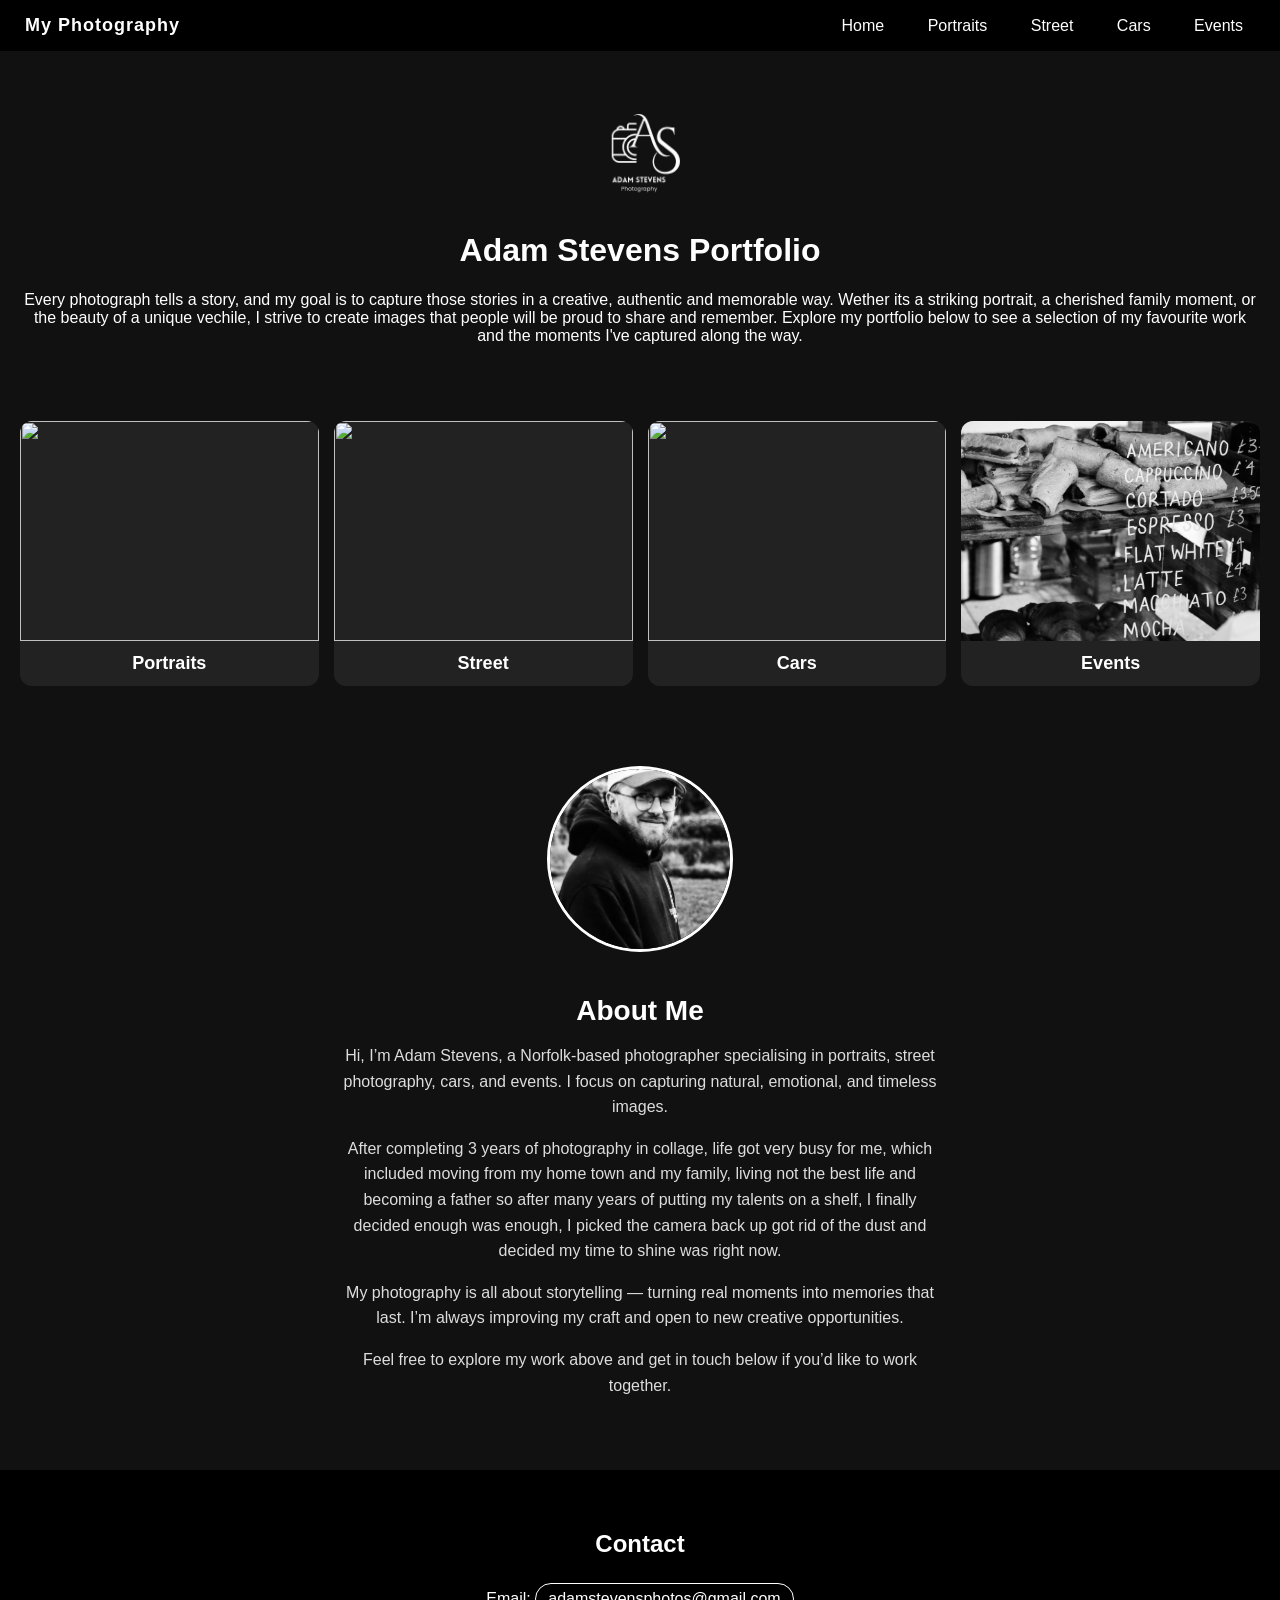
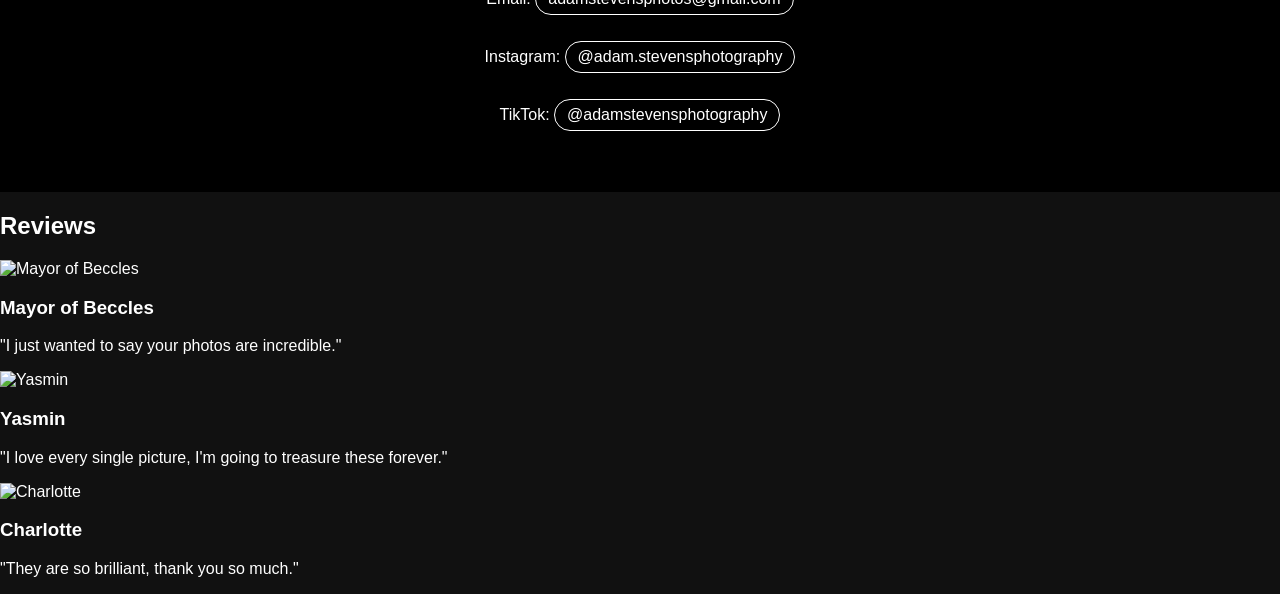
==== index.html @ 1d3c0cca "Update index.html" ====
<meta name="viewport" content="width=device-width, initial-scale=1.0">
<!DOCTYPE html>
<html>
<head>
  <title>Adam Stevens Portfolio</title>
  <link rel="stylesheet" href="style.css">
</head>

<body>

  <nav class="navbar">
  <div class="nav-logo">My Photography</div>

  <div class="nav-links">
    <a href="index.html">Home</a>
    <a href="portraits.html">Portraits</a>
    <a href="street.html">Street</a>
    <a href="cars.html">Cars</a>
    <a href="events.html">Events</a>
  </div>
</nav>

  <header class="site-header">

  <img src="images/logo1.png" class="logo" alt="Adam Stevens Photography Logo">

  <h1>Adam Stevens Portfolio</h1>
    <p>Every photograph tells a story, and my goal is to capture those stories
      in a creative, authentic and memorable way. Wether its a striking portrait,
      a cherished family moment, or the beauty of a unique vechile, I strive
      to create images that people will be proud to share and remember.
      Explore my portfolio below to see a selection of my favourite work and
      the moments I've captured along the way.</p>
    
  </header>

  <section class="gallery" id="gallery">

  <a href="portraits.html" class="card">
    <img src="images/portraitcover.jpg">
    <h2>Portraits</h2>
  </a>

  <a href="street.html" class="card">
    <img src="images/streetcover2.jpg">
    <h2>Street</h2>
  </a>

  <a href="cars.html" class="card">
    <img src="images/carcover.jpg">
    <h2>Cars</h2>
  </a>

    <a href="events.html" class="card">
    <img src="images/eventcover.jpg">
    <h2>Events</h2>
  </a>
</section>

  <section class="about">
  <div class="about-container">

    <img src="images/aboutme.jpg" alt="Adam Stevens" class="about-img">

    <div class="about-text">
      <h2>About Me</h2>

      <p>
        Hi, I’m Adam Stevens, a Norfolk-based photographer specialising in portraits,
        street photography, cars, and events. I focus on capturing natural,
        emotional, and timeless images.
      </p>

      <p>
        After completing 3 years of photography in collage, life got very busy for me,
        which included moving from my home town and my family, living not the best life
        and becoming a father so after many years of putting my talents on a shelf,
        I finally decided enough was enough, I picked the camera back up got rid of the dust
        and decided my time to shine was right now.

      <p>
        My photography is all about storytelling — turning real moments into
        memories that last. I’m always improving my craft and open to new
        creative opportunities.
      </p>

      <p>
        Feel free to explore my work above and get in touch below if you’d like to work together.
      </p>

    </div>

  </div>
</section>

  <footer>
    <h2>Contact</h2>
    <p>
  Email: 
  <a href="mailto:adamstevensphotos@gmail.com">adamstevensphotos@gmail.com</a>
</p>
    <p>
  Instagram: 
  <a href="https://www.instagram.com/adam.stevensphotography?igsh=MTlpN2oweW94YnM4Ng==" target="_blank">
    @adam.stevensphotography
  </a>
</p>

<p>
  TikTok: 
  <a href="https://www.tiktok.com/@adamstevensphotography?_r=1&_t=ZN-96sh9eueI7S" target="_blank">
    @adamstevensphotography
  </a>
</p>
  </footer>

  <section class="reviews">

  <h2>Reviews</h2>

  <div class="review-card">

    <img src="images/mayor.jpg" alt="Mayor of Beccles">

    <div class="review-text">
      <h3>Mayor of Beccles</h3>
      <p>"I just wanted to say your photos are incredible."</p>
    </div>

  </div>

  <div class="review-card">

    <img src="images/yasmin.jpg" alt="Yasmin">

    <div class="review-text">
      <h3>Yasmin</h3>
      <p>"I love every single picture, I'm going to treasure these forever."</p>
    </div>

  </div>

  <div class="review-card">

    <img src="images/charlotte.jpg" alt="Charlotte">

    <div class="review-text">
      <h3>Charlotte</h3>
      <p>"They are so brilliant, thank you so much."</p>
    </div>

  </div>

</section>

</body>
</html>
---- style.css ----
body {
  font-family: "Calligrapher", Arial, sans-serif;
  margin: 0;
  background: #111;
  color: white;
}

footer a {
  display: inline-block;
  margin: 5px 0;
  padding: 6px 12px;
  border: 1px solid white;
  border-radius: 20px;
  text-decoration: none;
  color: white;
  transition: 0.3s ease;
}

footer a:hover {
  background: white;
  color: black;
}

.navbar {
  display: flex;
  justify-content: space-between;
  align-items: center;
  padding: 15px 25px;
  background: #000;
  position: sticky;
  top: 0;
  z-index: 1000;
}

.nav-logo {
  font-size: 18px;
  font-weight: bold;
  letter-spacing: 1px;
}

.nav-links a {
  color: white;
  text-decoration: none;
  margin-left: 15px;
  padding: 8px 12px;
  border-radius: 20px;
  transition: 0.3s ease;
}

.nav-links a:hover {
  background: white;
  color: black;
}

header {
  position: relative;
  text-align: center;
  padding: 40px;
}

.site-header {
  text-align: center;
  padding: 40px 20px;
}

.logo {
  width: 120px;
  max-width: 40%;
  height: auto;
  display: block;
  margin: 0 auto 15px auto;
}

.gallery {
  display: grid;
  grid-template-columns: repeat(auto-fit, minmax(250px, 1fr));
  gap: 15px;
  padding: 20px;
}

.car-gallery img {
  width: 20%;
  border-radius: 7px;
  display: inline-block;
  margin-right: 10px auto;
}

.street-gallery img {
  width: 20%;
  border-radius: 7px;
  display: inline-block;
  margin-right: 10px auto;
}

.portrait-gallery img {
  width: 20%;
  border-radius: 7px;
  display: inline-block;
  margin-right: 10px auto;
}

.event-gallery img {
  width: 20%;
  border-radius: 7px;
  display: inline-block;
  margin-right: 10px auto;
}

.card {
  background: #222;
  border-radius: 12px;
  overflow: hidden;
  text-decoration: none;
  color: white;
  transition: transform 0.3s ease, box-shadow 0.3s ease;
}

.card img {
  width: 100%;
  height: 220px;
  object-fit: cover;
  display: block;
}

.card h2 {
  margin: 0;
  padding: 12px;
  text-align: center;
  font-size: 18px;
}

.card:hover {
  transform: translateY(-6px);
  box-shadow: 0 10px 25px rgba(0,0,0,0.6);
}

footer {
  text-align: center;
  padding: 40px;
  background: #000;
}

.about {
  padding: 60px 20px;
  background: #111;
}

.about-container {
  display: flex;
  flex-direction: column;
  align-items: center;
  text-align: center;
  gap: 20px;
  max-width: 800px;
  margin: auto;
}

.about-img {
  width: 180px;
  height: 180px;
  object-fit: cover;
  border-radius: 50%;
  border: 3px solid white;
  display: block;
  margin: 0 auto;
}

.about-text {
  max-width: 600px;
}

.about-text h2 {
  font-size: 28px;
  margin-bottom: 15px;
}

.about-text p {
  line-height: 1.6;
  margin-bottom: 12px;
  color: #ddd;
}

@media (max-width: 768px) {

  .site-header {
  padding: 25px 15px;
}

.logo {
  width: 90px;
  margin-bottom: 10px;
}

  /* NAVBAR */
  .navbar {
    flex-direction: column;
    text-align: center;
    gap: 10px;
  }

  .nav-links a {
    display: inline-block;
    margin: 5px;
  }

  /* HEADER TEXT */
  header {
    padding: 25px 15px;
  }

  header h1 {
    font-size: 22px;
  }

  header p {
    font-size: 14px;
  }

  /* GALLERY CARDS */
  .gallery {
    grid-template-columns: 1fr;
  }

  .card img {
    height: 180px;
  }

  /* ABOUT SECTION */
  .about-container {
    flex-direction: column;
    text-align: center;
  }

  .about-img {
    width: 140px;
    height: 140px;
  }

  /* FOOTER */
  footer {
    padding: 25px 15px;
    font-size: 14px;
  }
}
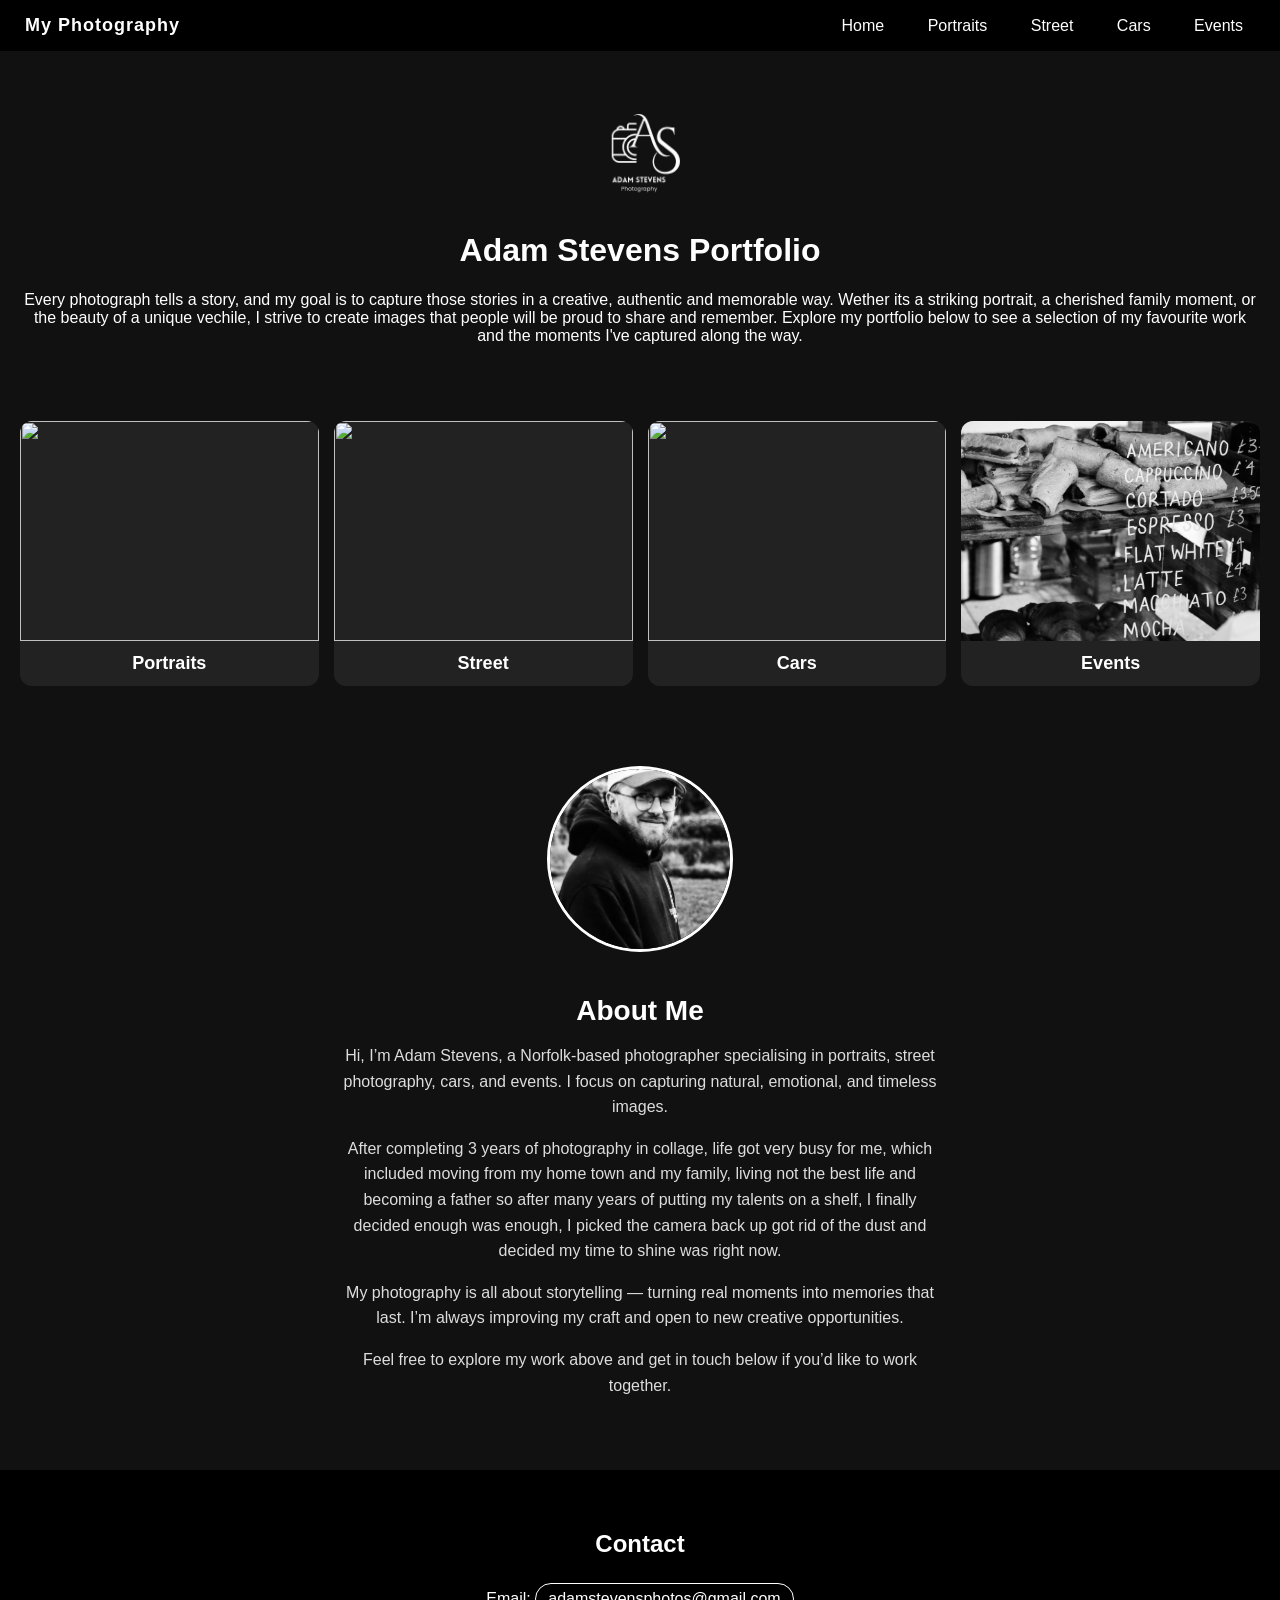
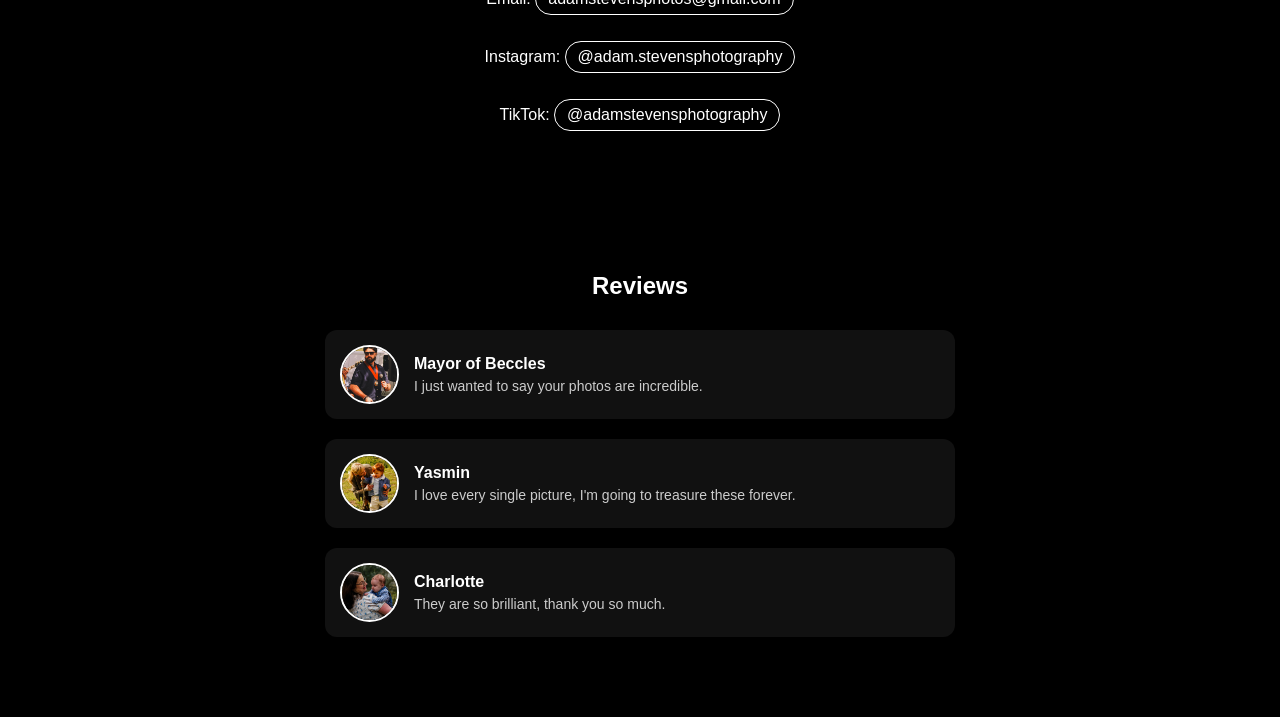
==== commit 59a88c6b: "Update index.html" ====
--- a/index.html
+++ b/index.html
@@ -124,7 +124,7 @@
 
     <div class="review-text">
       <h3>Mayor of Beccles</h3>
-      <p>"I just wanted to say your photos are incredible."</p>
+      <p>I just wanted to say your photos are incredible.</p>
     </div>
 
   </div>
@@ -135,7 +135,7 @@
 
     <div class="review-text">
       <h3>Yasmin</h3>
-      <p>"I love every single picture, I'm going to treasure these forever."</p>
+      <p>I love every single picture, I'm going to treasure these forever.</p>
     </div>
 
   </div>
@@ -146,7 +146,7 @@
 
     <div class="review-text">
       <h3>Charlotte</h3>
-      <p>"They are so brilliant, thank you so much."</p>
+      <p>They are so brilliant, thank you so much.</p>
     </div>
 
   </div>
--- a/style.css
+++ b/style.css
@@ -3,6 +3,53 @@
   margin: 0;
   background: #111;
   color: white;
+}
+
+.reviews {
+  padding: 60px 20px;
+  background: #000;
+  text-align: center;
+}
+
+.reviews h2 {
+  margin-bottom: 30px;
+}
+
+.review-card {
+  display: flex;
+  align-items: center;
+  gap: 15px;
+  max-width: 600px;
+  margin: 20px auto;
+  background: #111;
+  padding: 15px;
+  border-radius: 12px;
+  text-align: left;
+  transition: 0.3s ease;
+}
+
+.review-card:hover {
+  transform: translateY(-3px);
+}
+
+.review-card img {
+  width: 55px;
+  height: 55px;
+  border-radius: 50%;
+  object-fit: cover;
+  border: 2px solid white;
+  flex-shrink: 0;
+}
+
+.review-text h3 {
+  margin: 0;
+  font-size: 16px;
+}
+
+.review-text p {
+  margin: 5px 0 0;
+  font-size: 14px;
+  color: #ccc;
 }
 
 footer a {
@@ -182,6 +229,15 @@
 
 @media (max-width: 768px) {
 
+  .review-card {
+  flex-direction: column;
+  text-align: center;
+}
+
+.review-card img {
+  margin-bottom: 10px;
+}
+
   .site-header {
   padding: 25px 15px;
 }
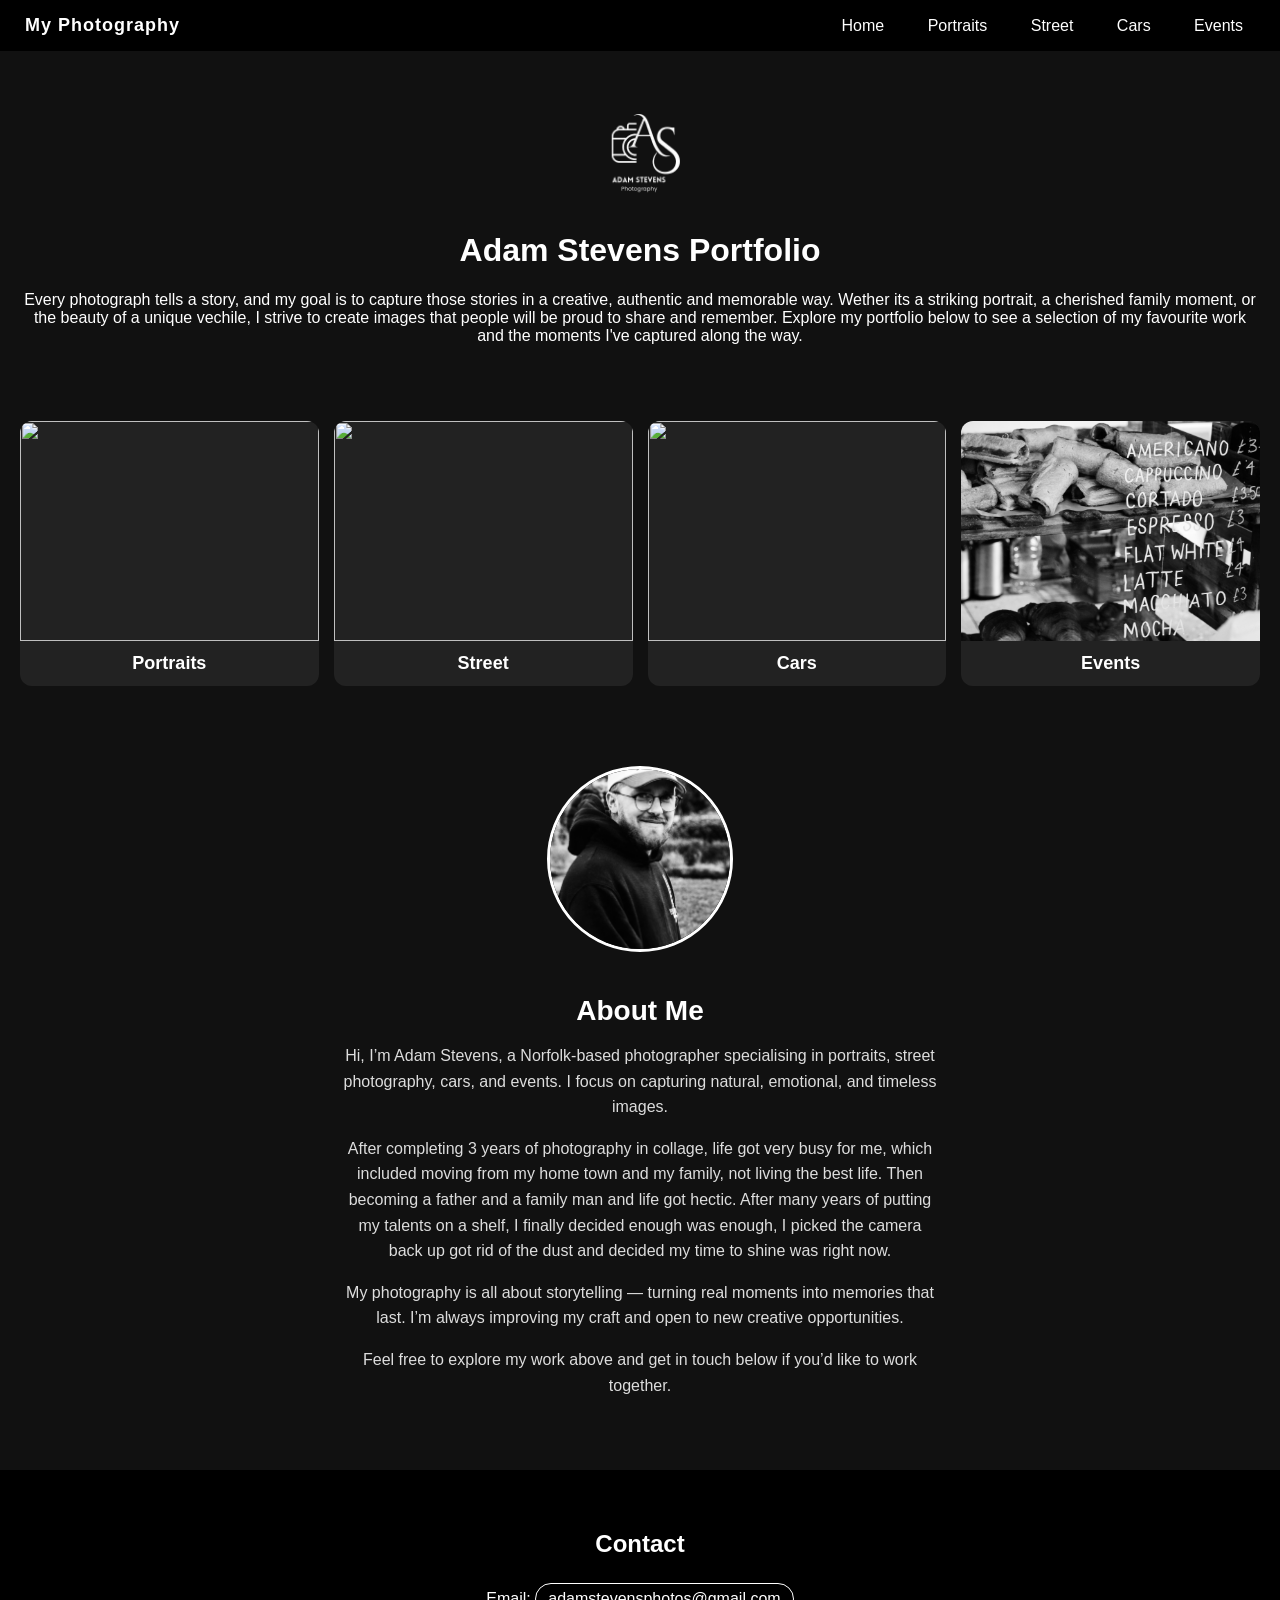
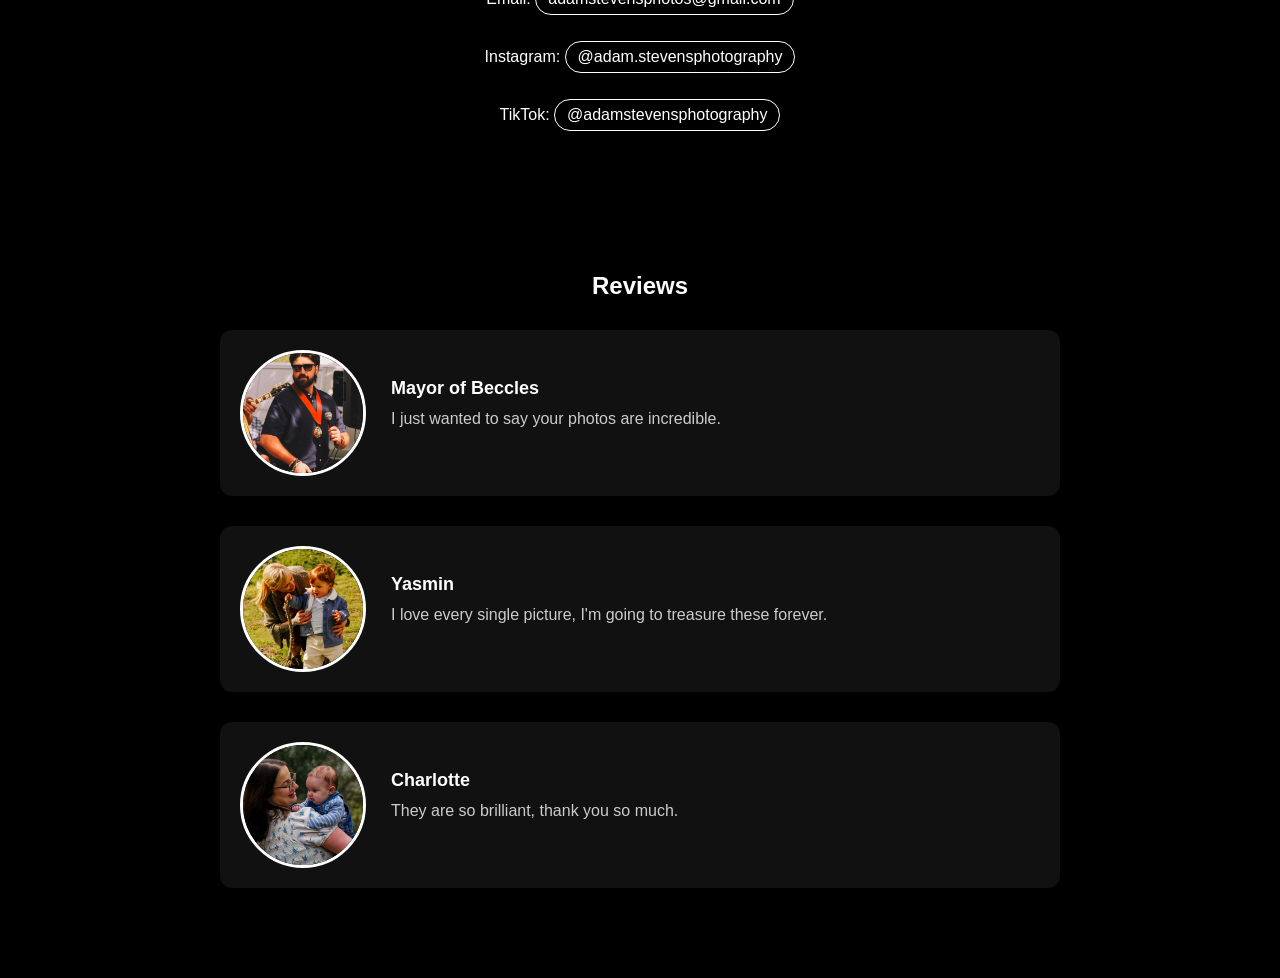
==== commit ba2c473f: "Update index.html" ====
--- a/index.html
+++ b/index.html
@@ -73,8 +73,9 @@
 
       <p>
         After completing 3 years of photography in collage, life got very busy for me,
-        which included moving from my home town and my family, living not the best life
-        and becoming a father so after many years of putting my talents on a shelf,
+        which included moving from my home town and my family, not living the best life.
+        Then becoming a father and a family man and life got hectic.
+        After many years of putting my talents on a shelf,
         I finally decided enough was enough, I picked the camera back up got rid of the dust
         and decided my time to shine was right now.
 
--- a/style.css
+++ b/style.css
@@ -11,45 +11,36 @@
   text-align: center;
 }
 
-.reviews h2 {
-  margin-bottom: 30px;
-}
-
 .review-card {
   display: flex;
   align-items: center;
-  gap: 15px;
-  max-width: 600px;
-  margin: 20px auto;
+  gap: 25px;
+  max-width: 800px;
+  margin: 30px auto;
   background: #111;
-  padding: 15px;
+  padding: 20px;
   border-radius: 12px;
   text-align: left;
-  transition: 0.3s ease;
-}
-
-.review-card:hover {
-  transform: translateY(-3px);
 }
 
 .review-card img {
-  width: 55px;
-  height: 55px;
+  width: 120px;
+  height: 120px;
   border-radius: 50%;
   object-fit: cover;
-  border: 2px solid white;
+  border: 3px solid white;
   flex-shrink: 0;
 }
 
 .review-text h3 {
   margin: 0;
-  font-size: 16px;
+  font-size: 18px;
 }
 
 .review-text p {
-  margin: 5px 0 0;
-  font-size: 14px;
+  margin-top: 8px;
   color: #ccc;
+  line-height: 1.5;
 }
 
 footer a {
@@ -236,6 +227,18 @@
 
 .review-card img {
   margin-bottom: 10px;
+}.review-card {
+  flex-direction: column;
+  text-align: center;
+}
+
+.review-card img {
+  width: 140px;
+  height: 140px;
+}
+
+.review-text {
+  text-align: center;
 }
 
   .site-header {
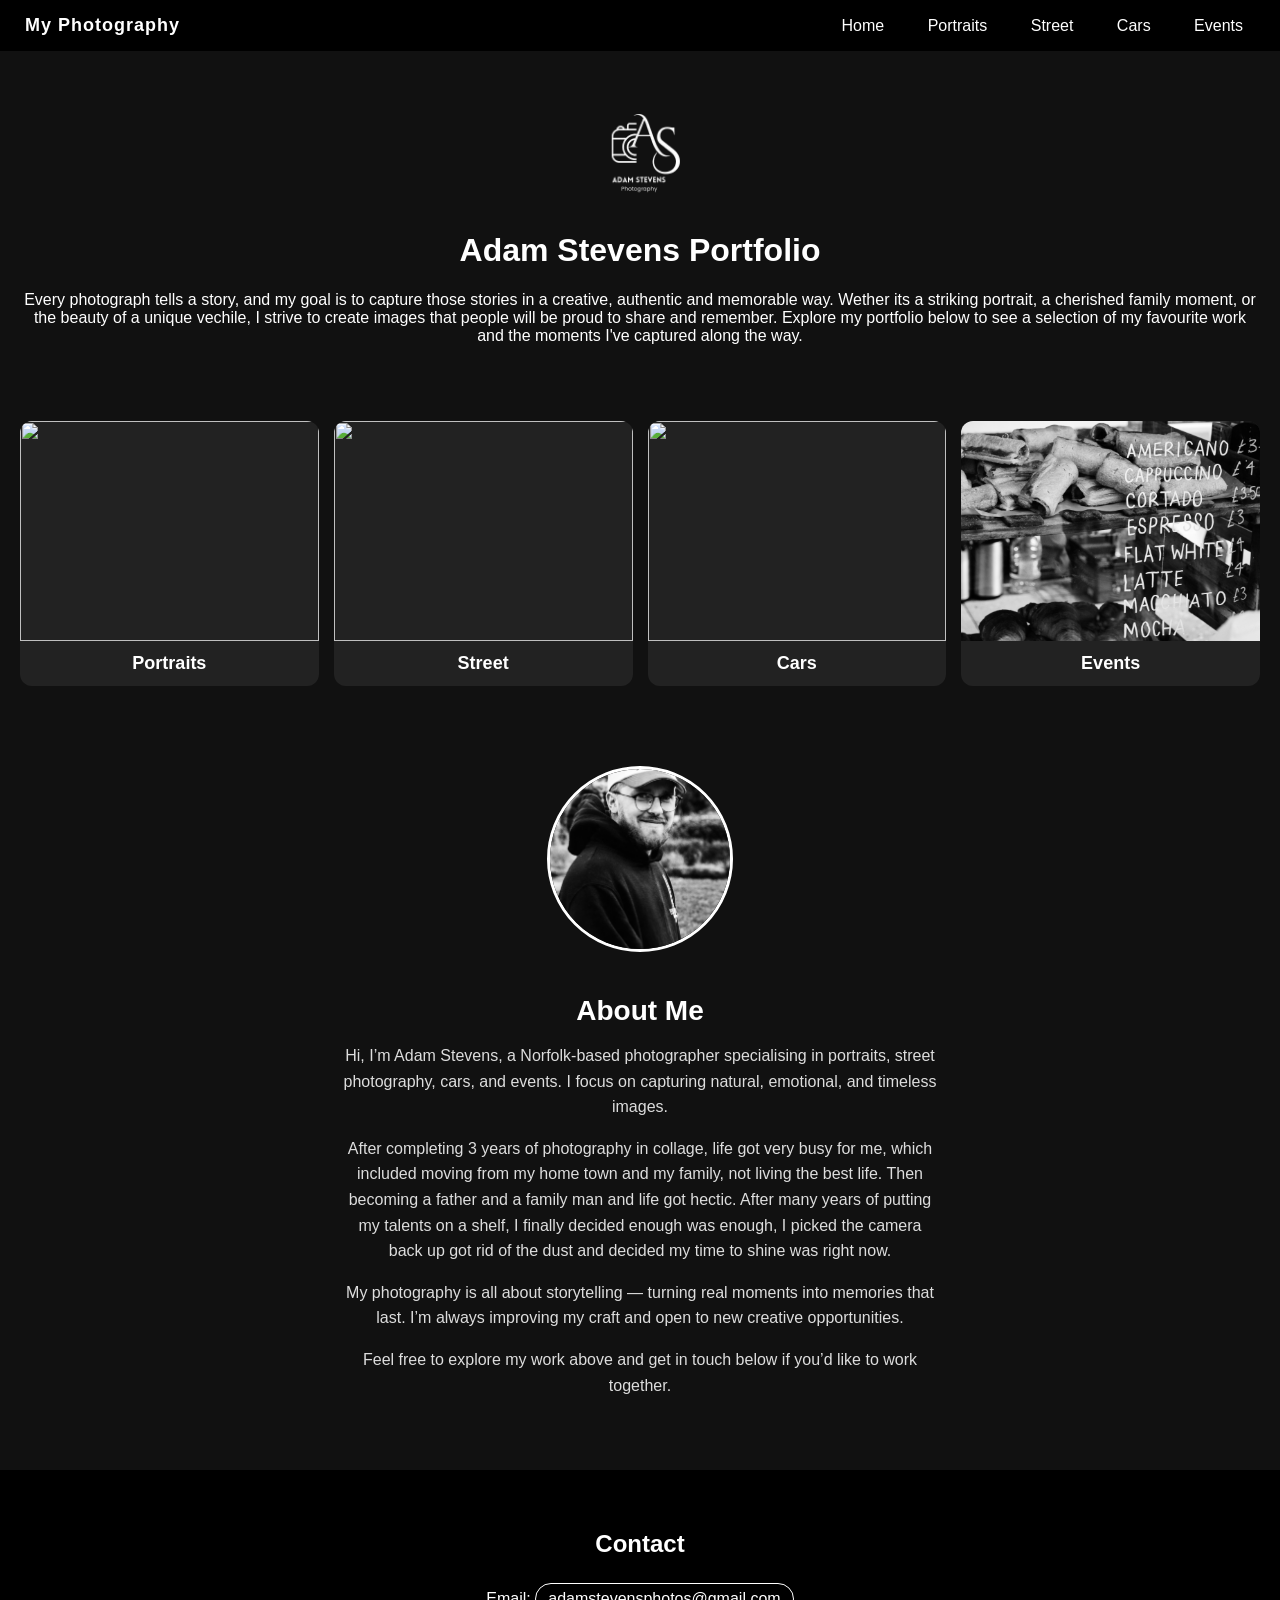
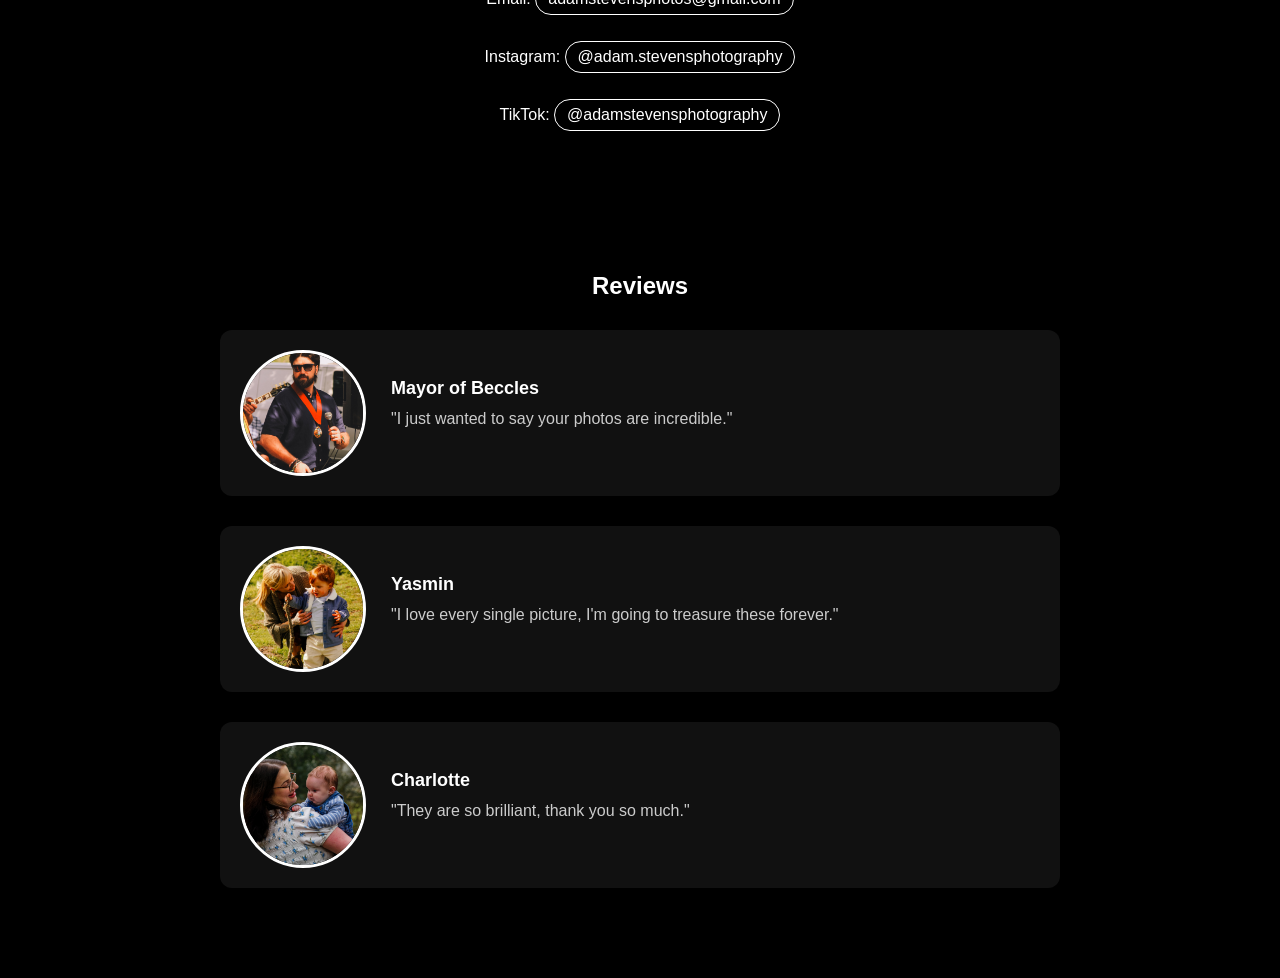
==== commit aeb14742: "Update index.html" ====
--- a/index.html
+++ b/index.html
@@ -125,7 +125,7 @@
 
     <div class="review-text">
       <h3>Mayor of Beccles</h3>
-      <p>I just wanted to say your photos are incredible.</p>
+      <p>"I just wanted to say your photos are incredible."</p>
     </div>
 
   </div>
@@ -136,7 +136,7 @@
 
     <div class="review-text">
       <h3>Yasmin</h3>
-      <p>I love every single picture, I'm going to treasure these forever.</p>
+      <p>"I love every single picture, I'm going to treasure these forever."</p>
     </div>
 
   </div>
@@ -147,7 +147,7 @@
 
     <div class="review-text">
       <h3>Charlotte</h3>
-      <p>They are so brilliant, thank you so much.</p>
+      <p>"They are so brilliant, thank you so much."</p>
     </div>
 
   </div>
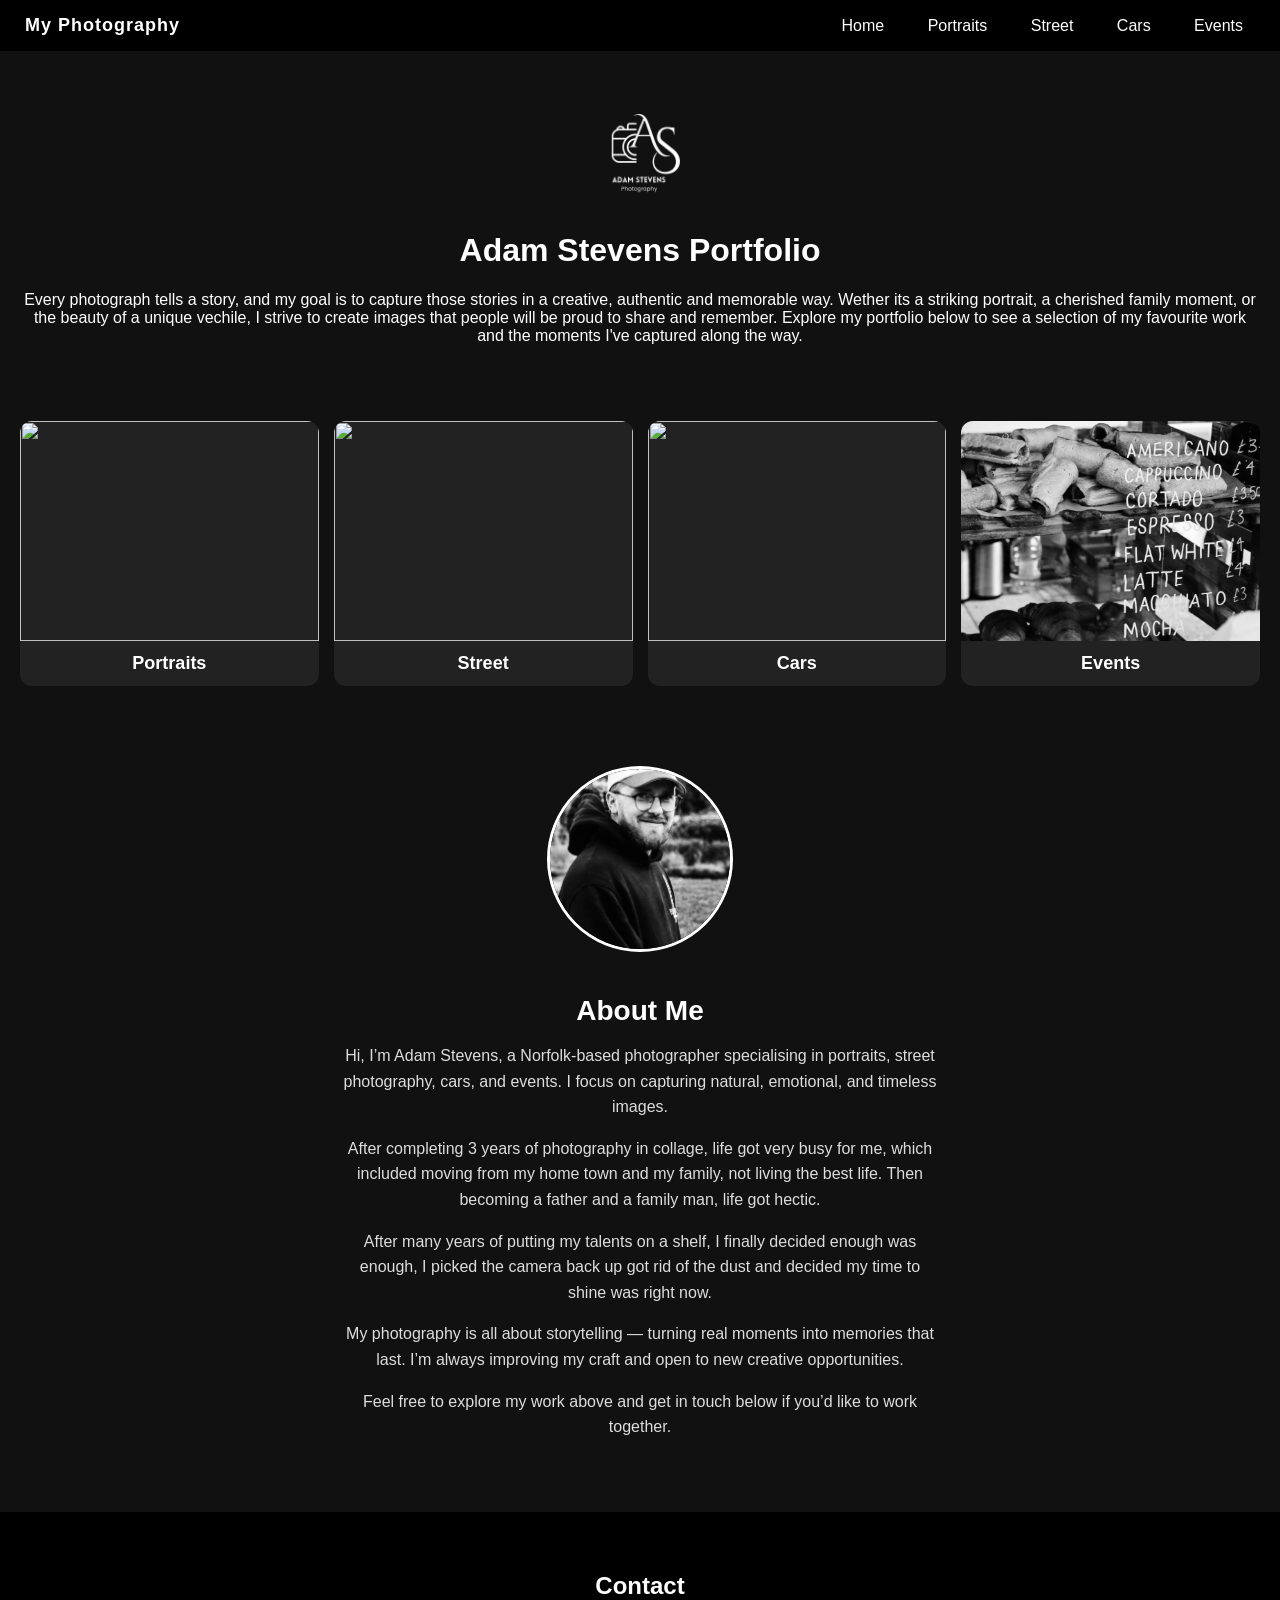
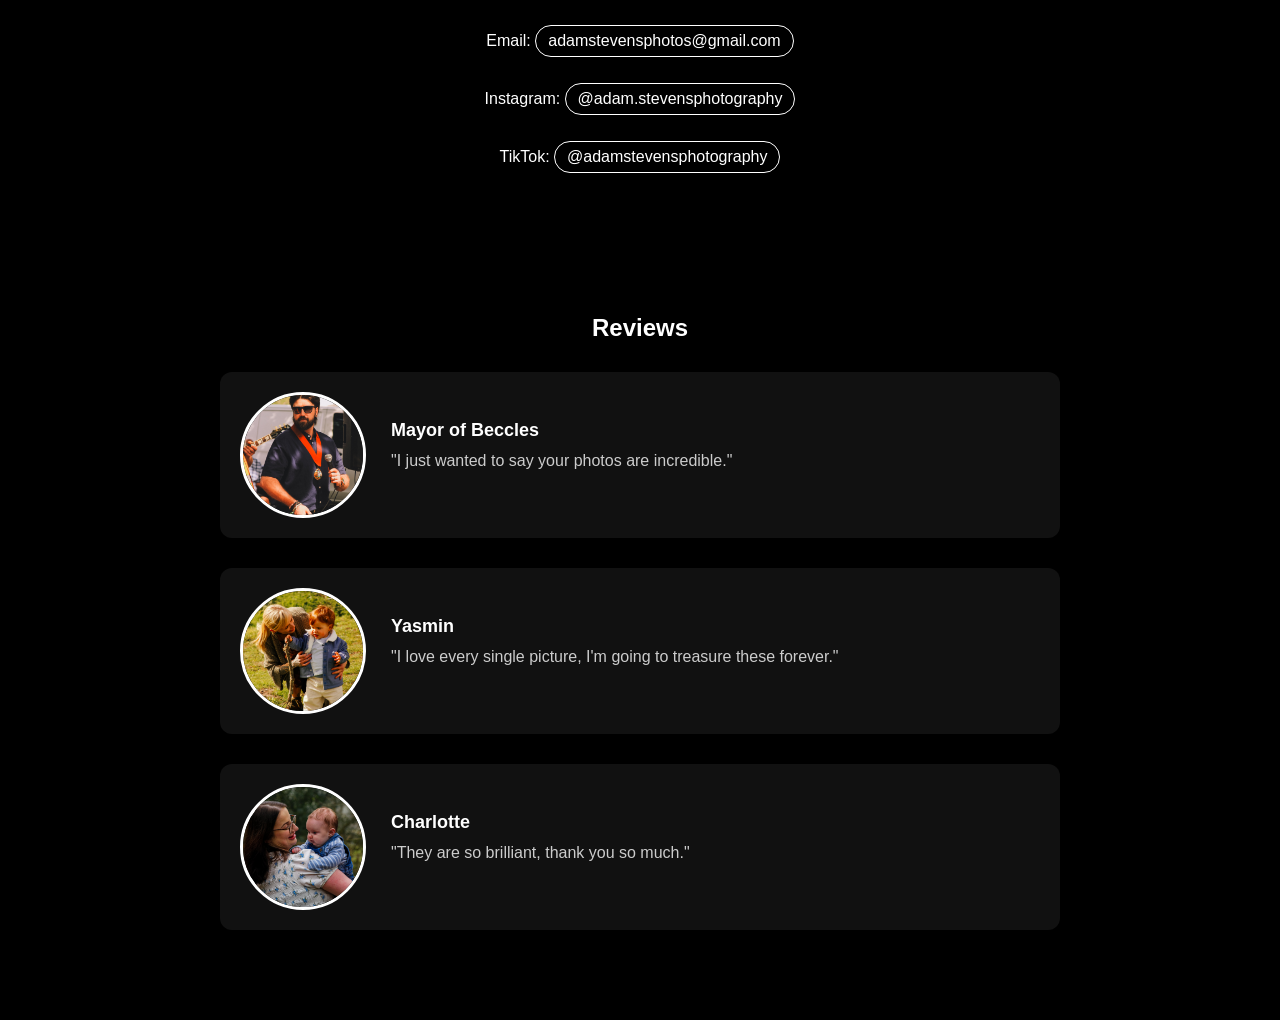
==== commit d2923e45: "Update index.html" ====
--- a/index.html
+++ b/index.html
@@ -74,7 +74,10 @@
       <p>
         After completing 3 years of photography in collage, life got very busy for me,
         which included moving from my home town and my family, not living the best life.
-        Then becoming a father and a family man and life got hectic.
+        Then becoming a father and a family man, life got hectic.
+
+        <p>
+          
         After many years of putting my talents on a shelf,
         I finally decided enough was enough, I picked the camera back up got rid of the dust
         and decided my time to shine was right now.
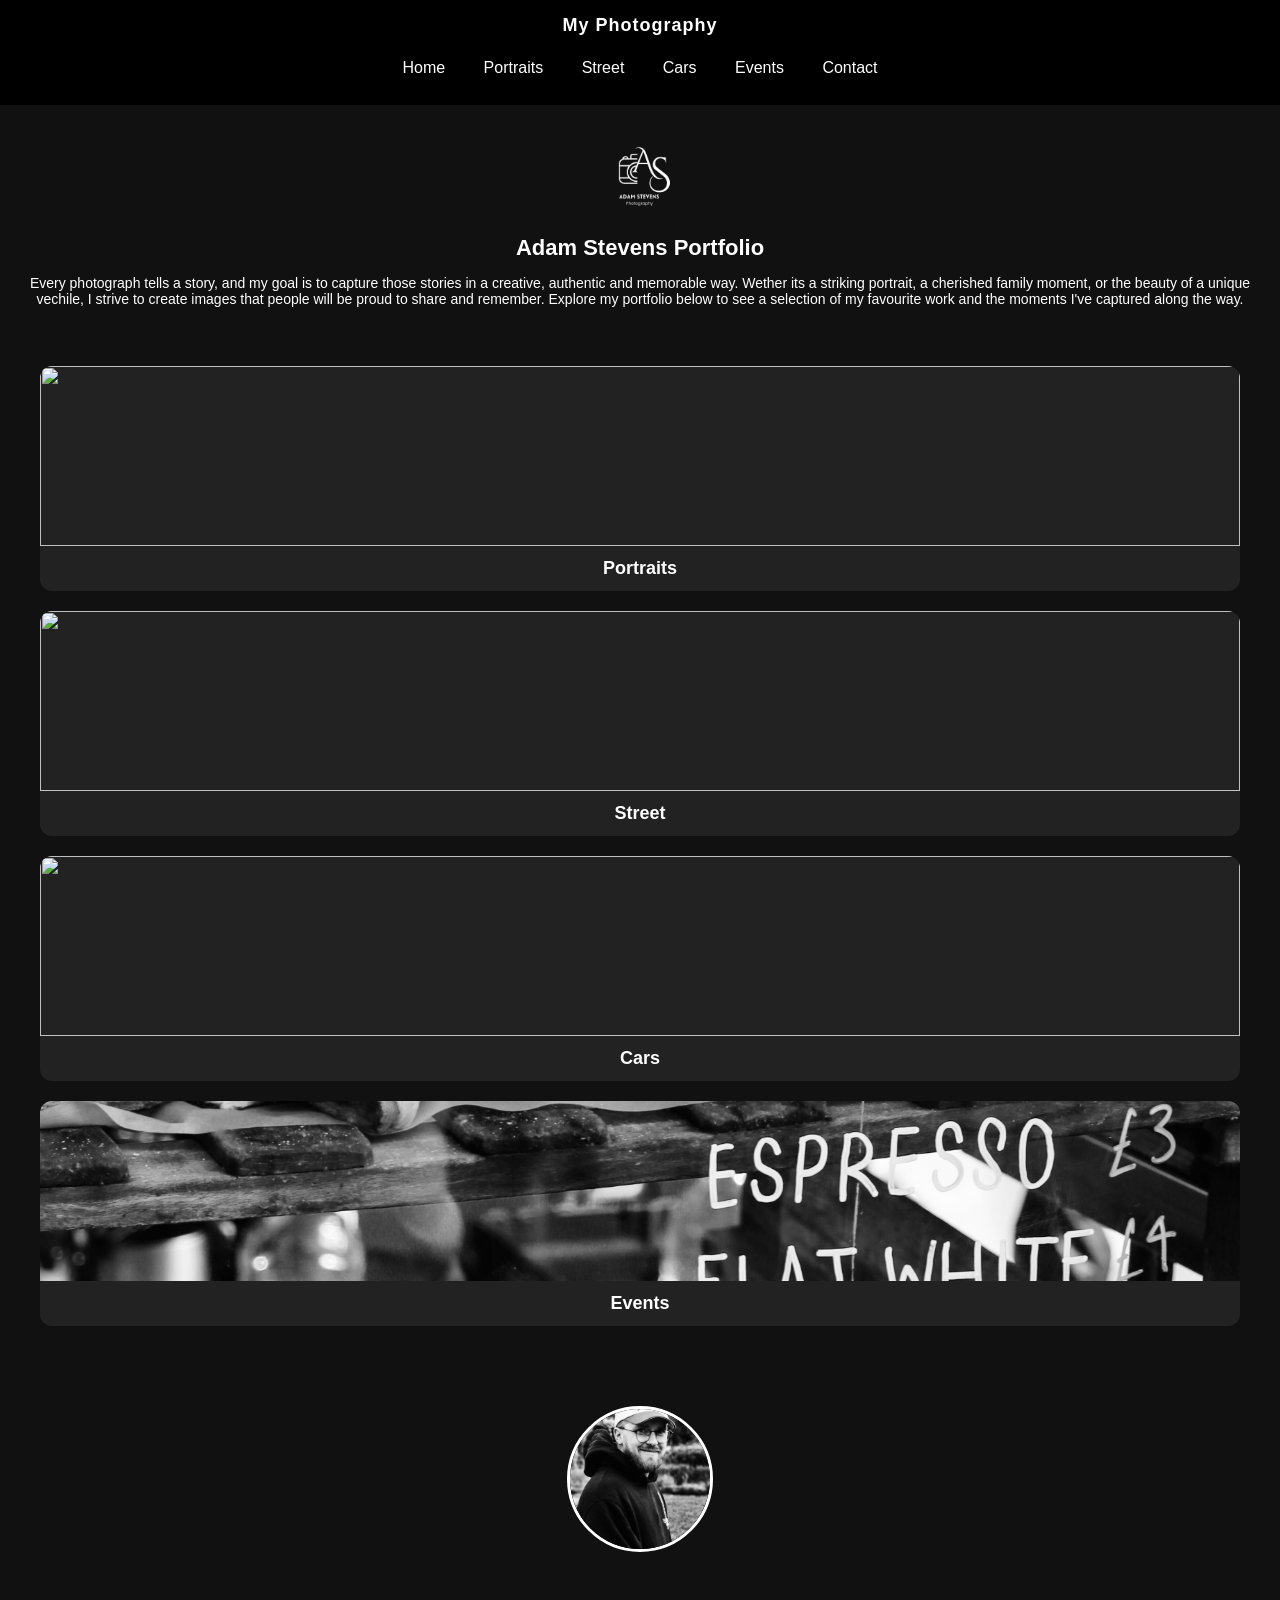
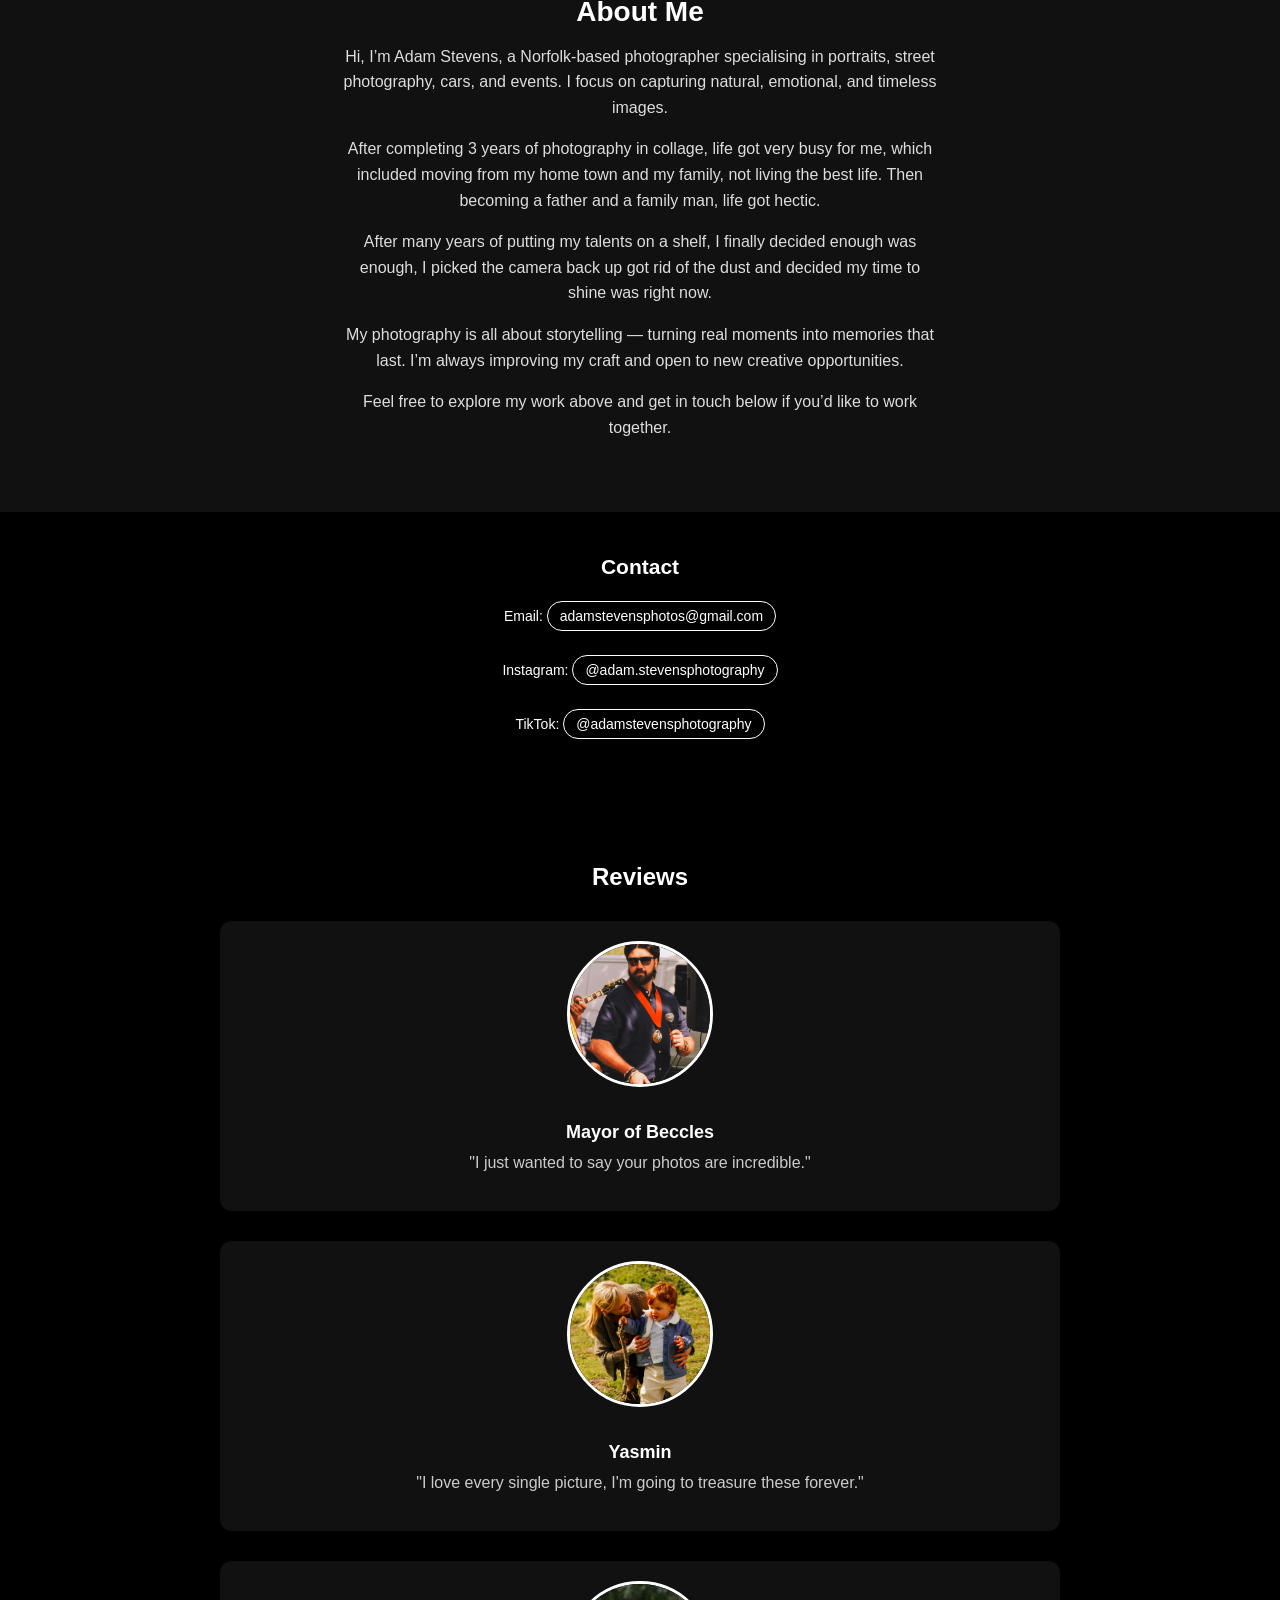
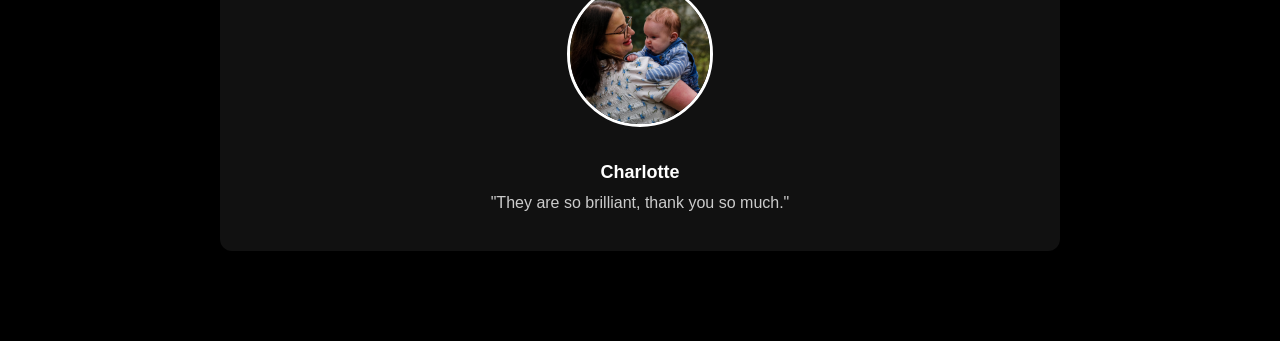
==== commit 1c508cac: "Update index.html" ====
--- a/index.html
+++ b/index.html
@@ -17,6 +17,7 @@
     <a href="street.html">Street</a>
     <a href="cars.html">Cars</a>
     <a href="events.html">Events</a>
+    <a href="contact.html">Contact</a>
   </div>
 </nav>
 
--- a/style.css
+++ b/style.css
@@ -3,6 +3,42 @@
   margin: 0;
   background: #111;
   color: white;
+}
+
+.gallery-header {
+  text-align: center;
+  padding: 40px 20px;
+}
+
+.gallery-header h1 {
+  font-size: 32px;
+  margin-bottom: 10px;
+}
+
+.gallery-header p {
+  color: #ccc;
+  max-width: 600px;
+  margin: 0 auto;
+}
+
+/* MAIN GALLERY GRID */
+.gallery-grid {
+  display: grid;
+  grid-template-columns: repeat(auto-fit, minmax(250px, 1fr));
+  gap: 15px;
+  padding: 20px;
+}
+
+/* IMAGES */
+.gallery-grid img {
+  width: 100%;
+  height: auto;
+  display: block;
+  border-radius: 10px;
+}
+
+.gallery-grid img:hover {
+  transform: scale(1.03);
 }
 
 .reviews {
@@ -111,9 +147,11 @@
 
 .gallery {
   display: grid;
-  grid-template-columns: repeat(auto-fit, minmax(250px, 1fr));
-  gap: 15px;
+  grid-template-columns: repeat(4, 1fr);
+  gap: 20px;
   padding: 20px;
+  max-width: 1200px;
+  margin: auto;
 }
 
 .car-gallery img {
@@ -150,7 +188,7 @@
   overflow: hidden;
   text-decoration: none;
   color: white;
-  transition: transform 0.3s ease, box-shadow 0.3s ease;
+  transition: transform 0.3s ease;
 }
 
 .card img {
@@ -219,7 +257,15 @@
 }
 
 @media (max-width: 768px) {
-
+  .gallery {
+    grid-template-columns: 1fr;
+  }
+
+  .gallery-grid img {
+    width: 100%;
+    height: auto;
+  }
+}
   .review-card {
   flex-direction: column;
   text-align: center;
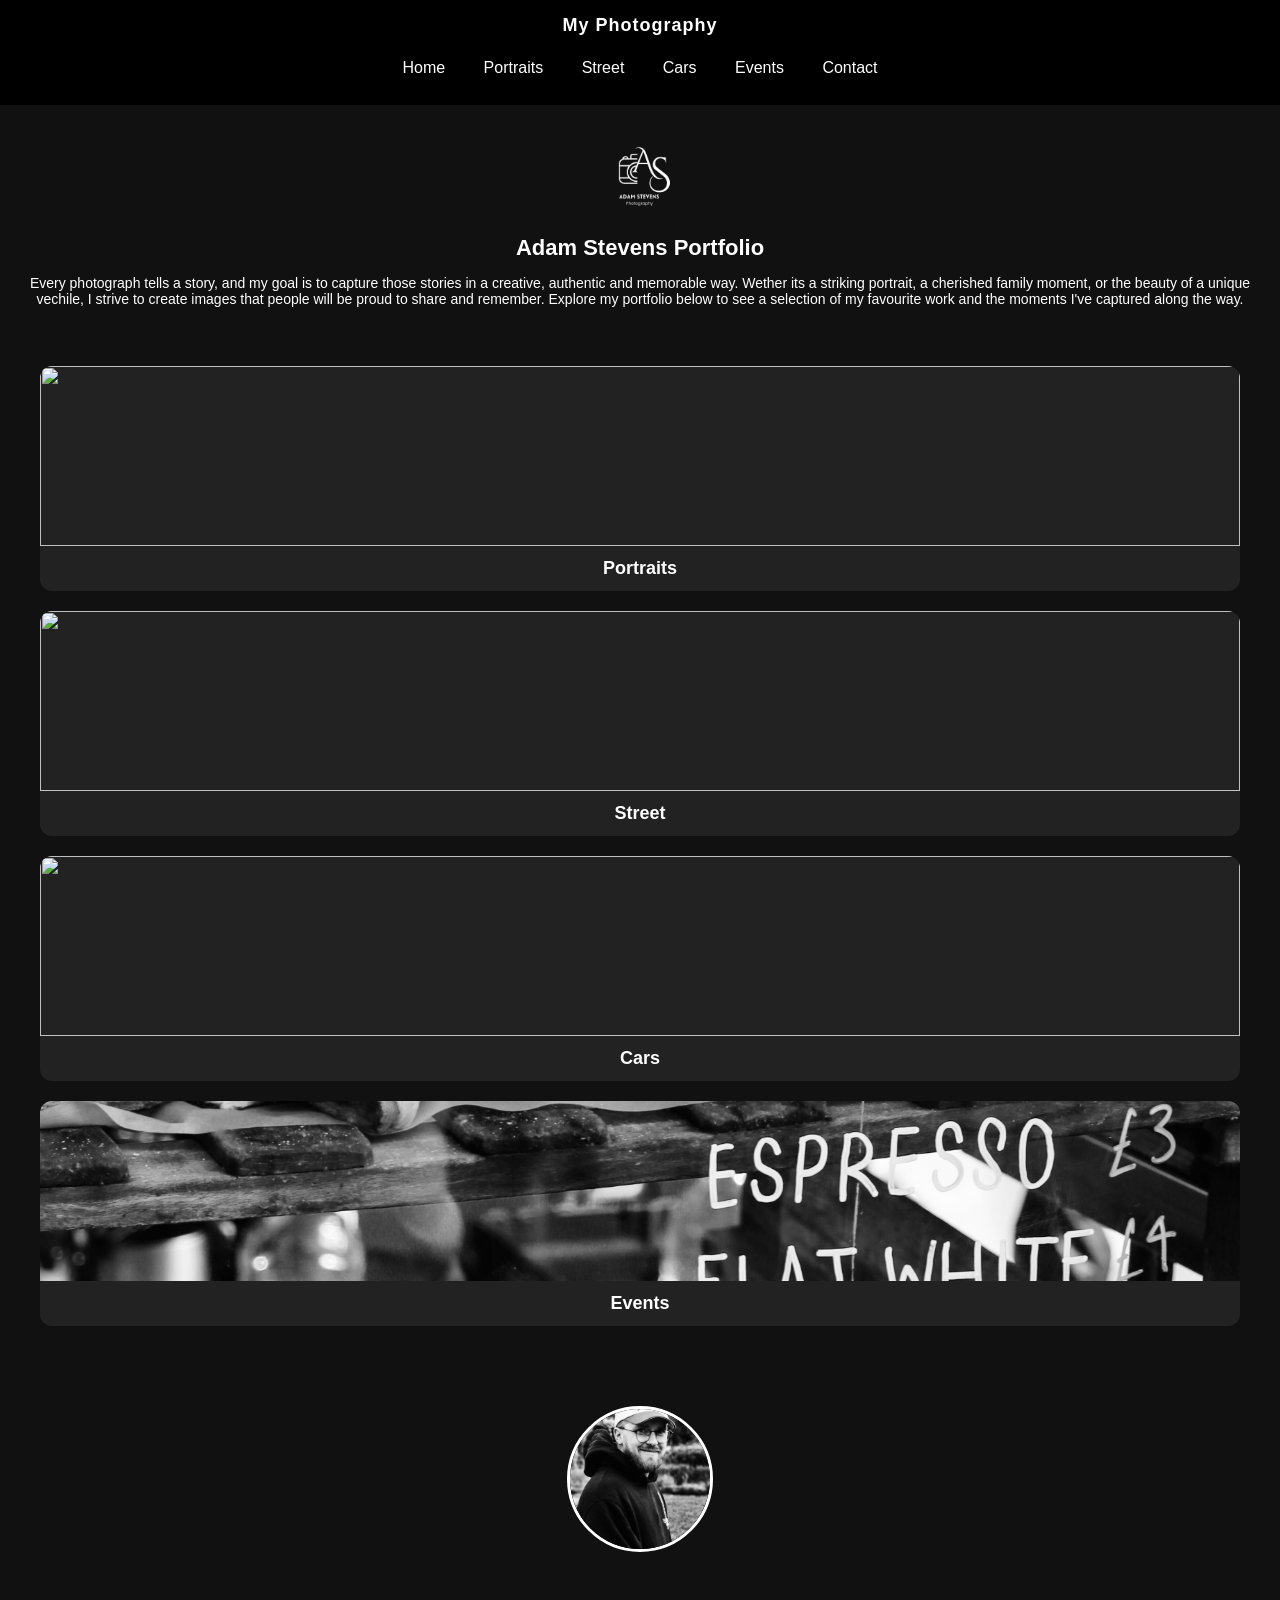
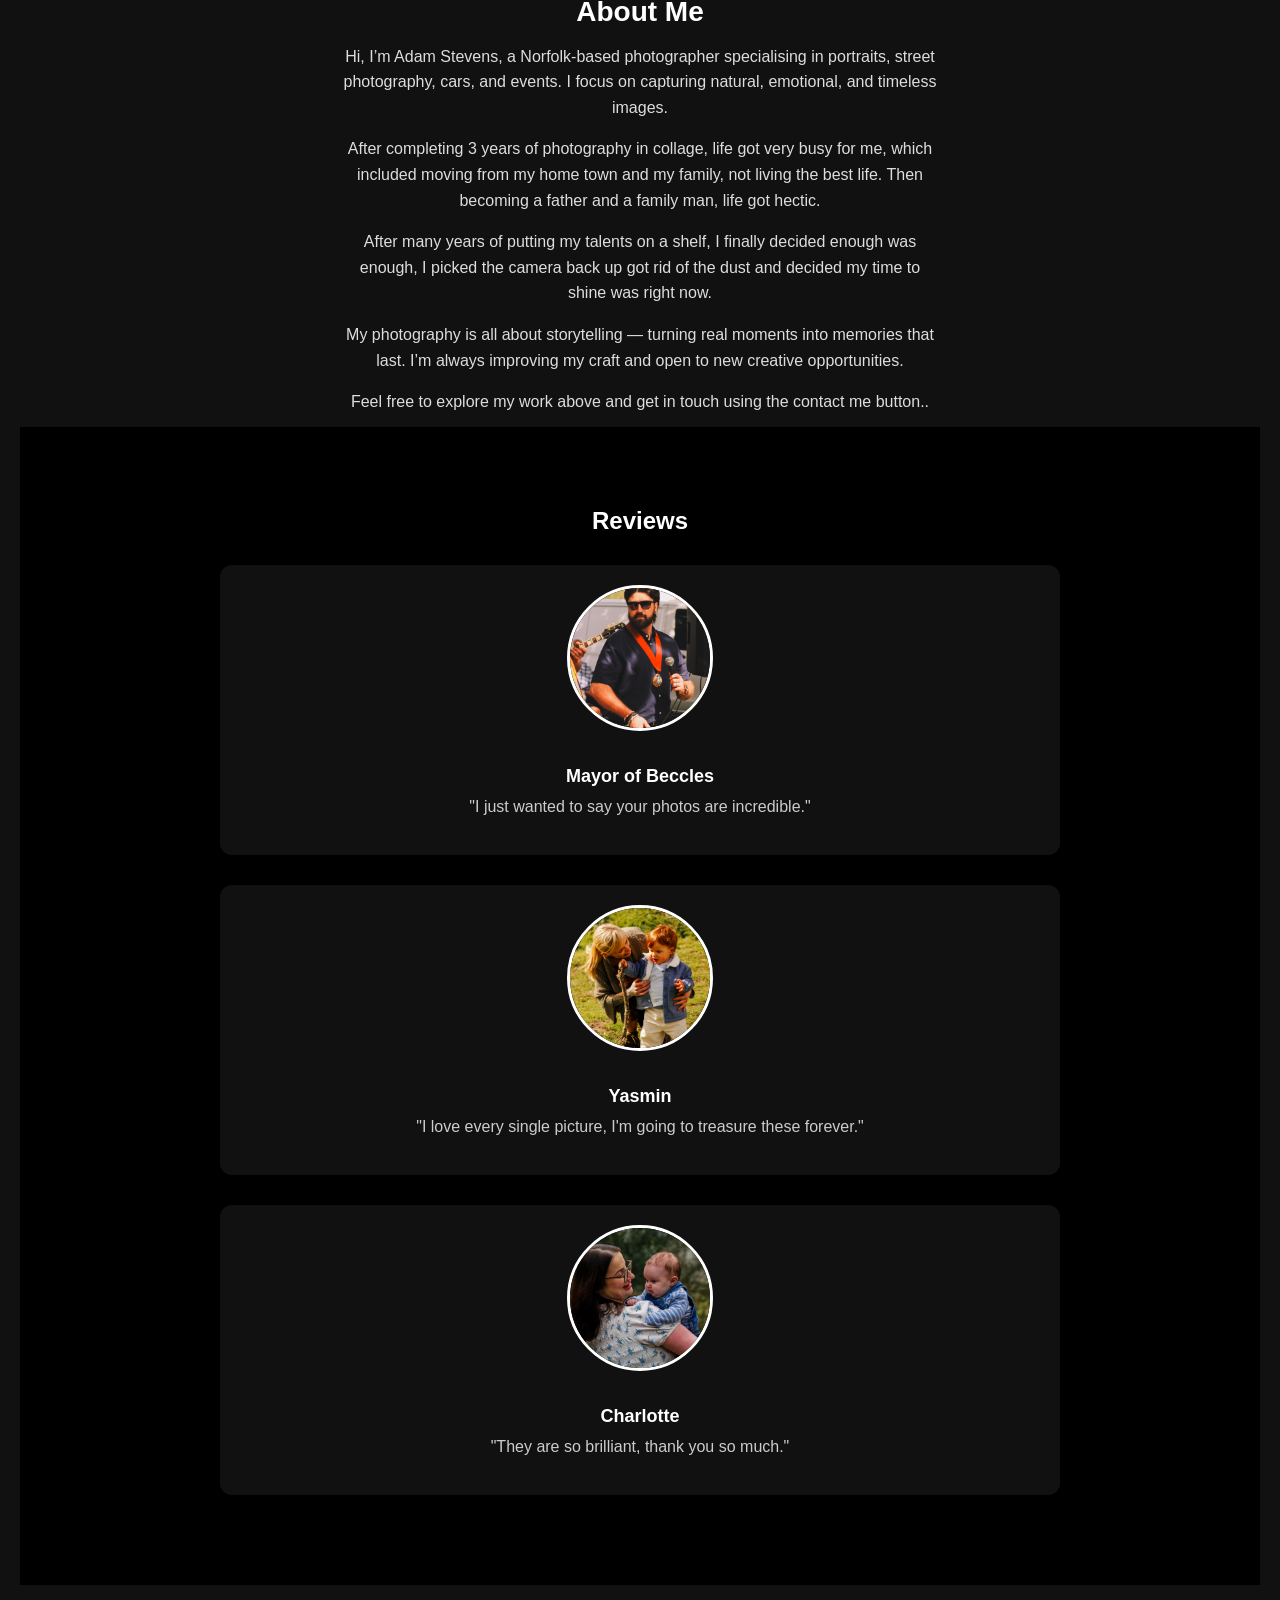
==== commit d79f506c: "Update index.html" ====
--- a/index.html
+++ b/index.html
@@ -90,34 +90,12 @@
       </p>
 
       <p>
-        Feel free to explore my work above and get in touch below if you’d like to work together.
+        Feel free to explore my work above and get in touch using the contact me button..
       </p>
 
     </div>
 
   </div>
-</section>
-
-  <footer>
-    <h2>Contact</h2>
-    <p>
-  Email: 
-  <a href="mailto:adamstevensphotos@gmail.com">adamstevensphotos@gmail.com</a>
-</p>
-    <p>
-  Instagram: 
-  <a href="https://www.instagram.com/adam.stevensphotography?igsh=MTlpN2oweW94YnM4Ng==" target="_blank">
-    @adam.stevensphotography
-  </a>
-</p>
-
-<p>
-  TikTok: 
-  <a href="https://www.tiktok.com/@adamstevensphotography?_r=1&_t=ZN-96sh9eueI7S" target="_blank">
-    @adamstevensphotography
-  </a>
-</p>
-  </footer>
 
   <section class="reviews">
 
--- a/style.css
+++ b/style.css
@@ -3,6 +3,34 @@
   margin: 0;
   background: #111;
   color: white;
+}
+
+.contact-page {
+  max-width: 800px;
+  margin: 0 auto;
+  padding: 20px;
+}
+
+.contact-card {
+  background: #222;
+  border-radius: 12px;
+  padding: 20px;
+  margin-bottom: 20px;
+  text-align: center;
+}
+
+.contact-card h2 {
+  margin-top: 0;
+}
+
+.contact-card a {
+  color: white;
+  text-decoration: none;
+  border-bottom: 1px solid white;
+}
+
+.contact-card a:hover {
+  color: #ccc;
 }
 
 .gallery-header {
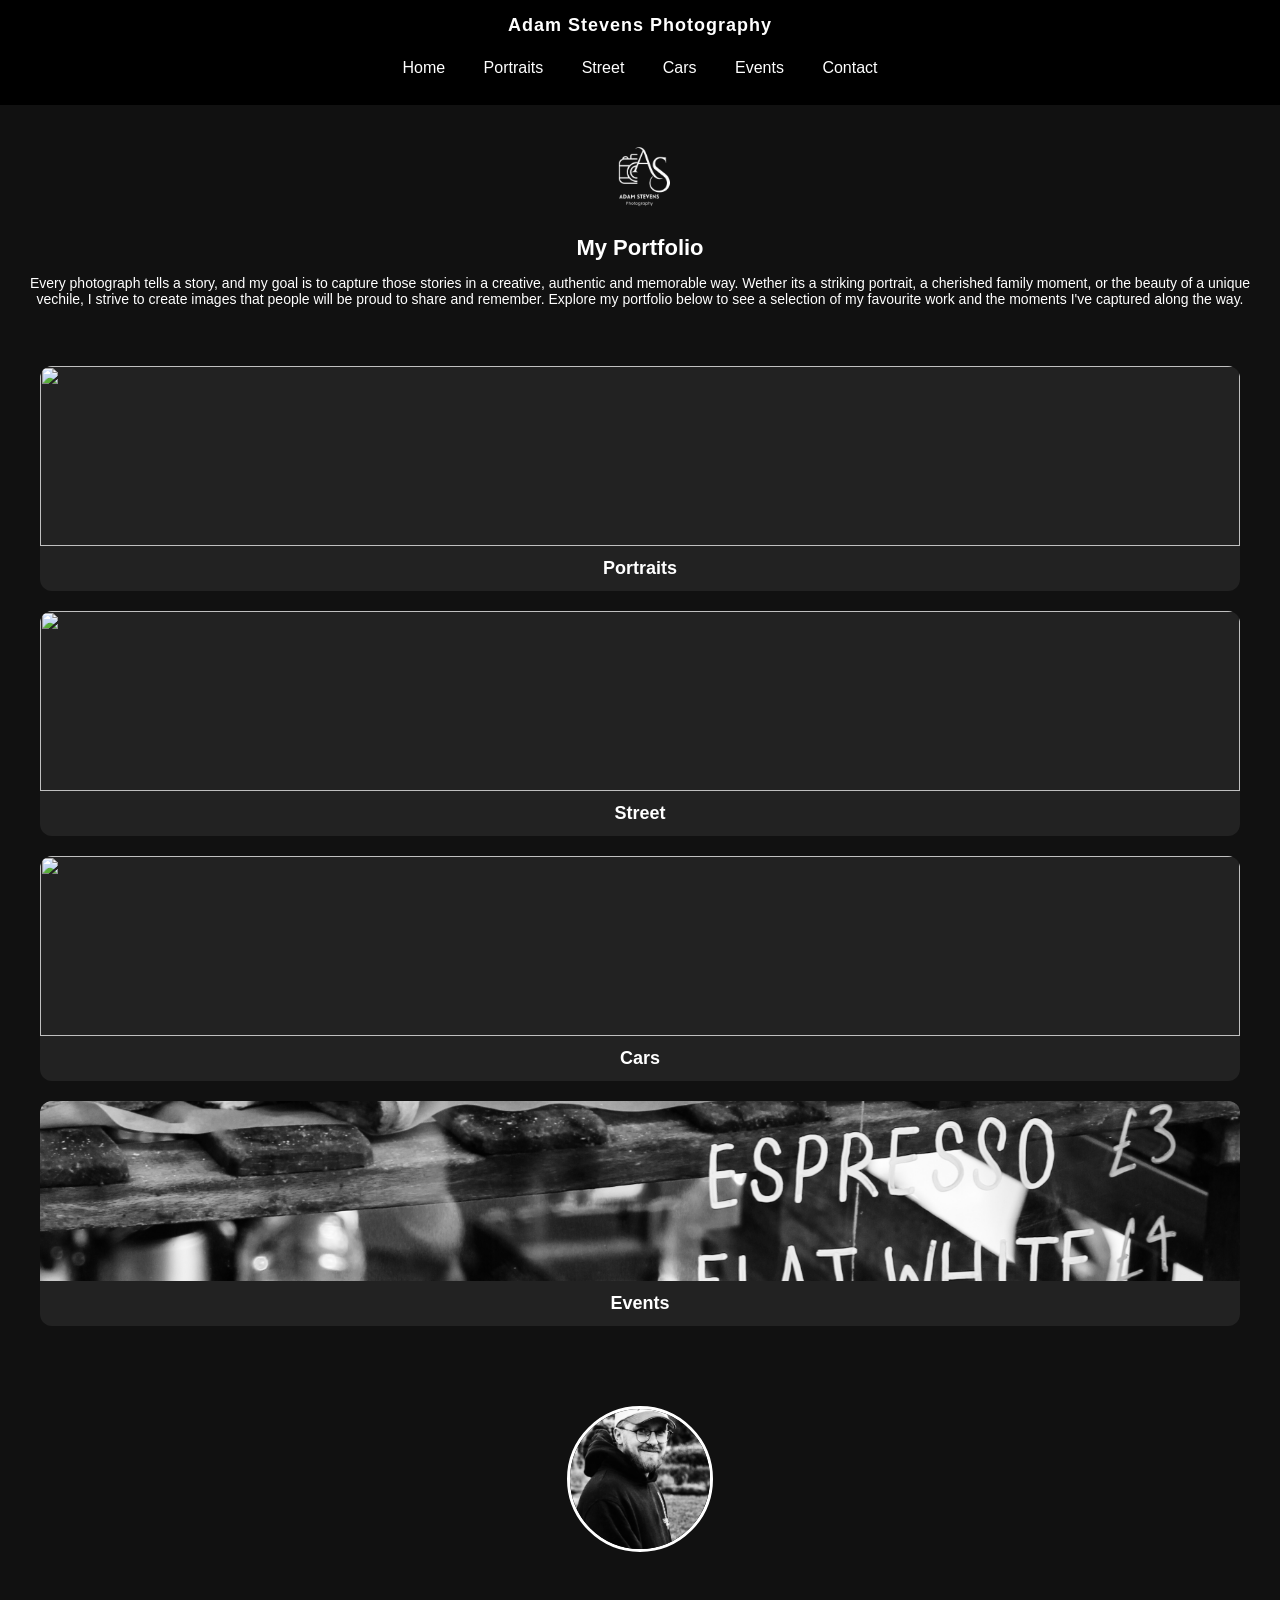
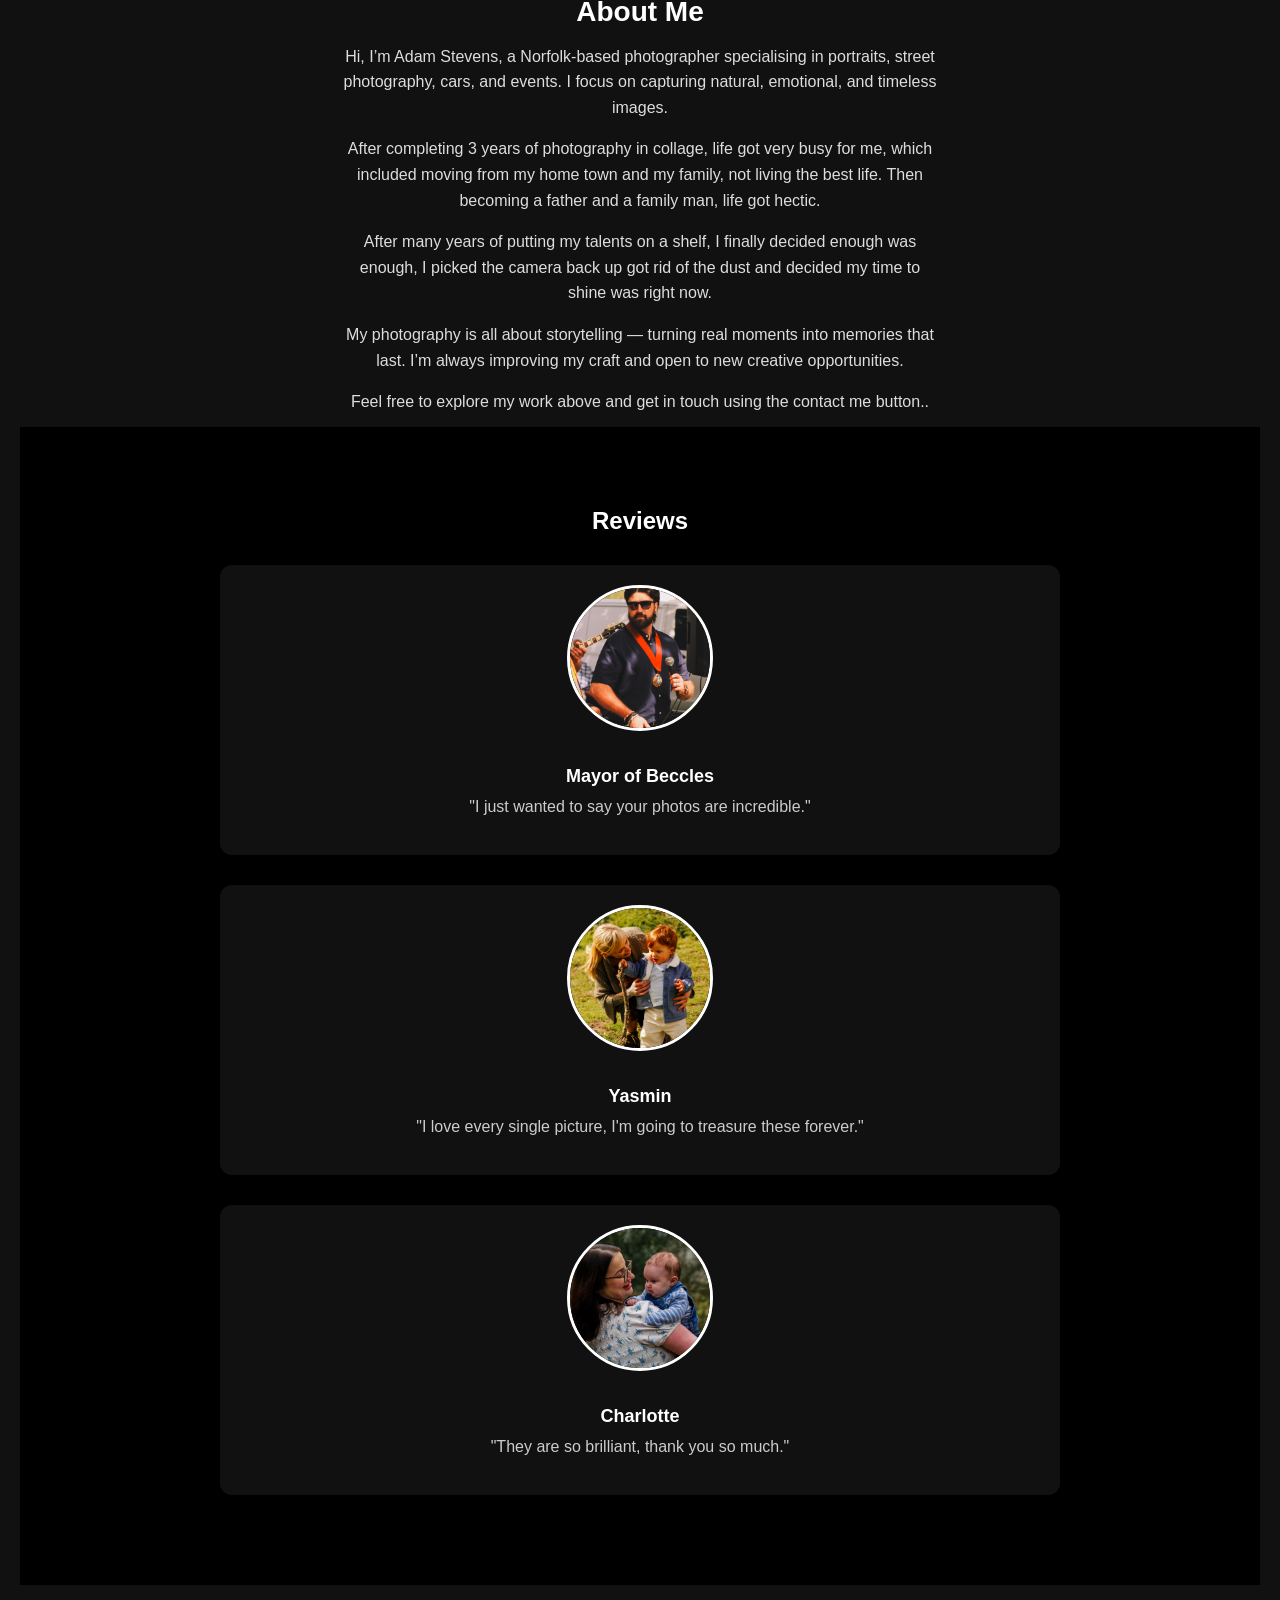
==== commit 8d909f02: "Update index.html" ====
--- a/index.html
+++ b/index.html
@@ -9,7 +9,7 @@
 <body>
 
   <nav class="navbar">
-  <div class="nav-logo">My Photography</div>
+  <div class="nav-logo">Adam Stevens Photography</div>
 
   <div class="nav-links">
     <a href="index.html">Home</a>
@@ -25,7 +25,7 @@
 
   <img src="images/logo1.png" class="logo" alt="Adam Stevens Photography Logo">
 
-  <h1>Adam Stevens Portfolio</h1>
+  <h1>My Portfolio</h1>
     <p>Every photograph tells a story, and my goal is to capture those stories
       in a creative, authentic and memorable way. Wether its a striking portrait,
       a cherished family moment, or the beauty of a unique vechile, I strive
